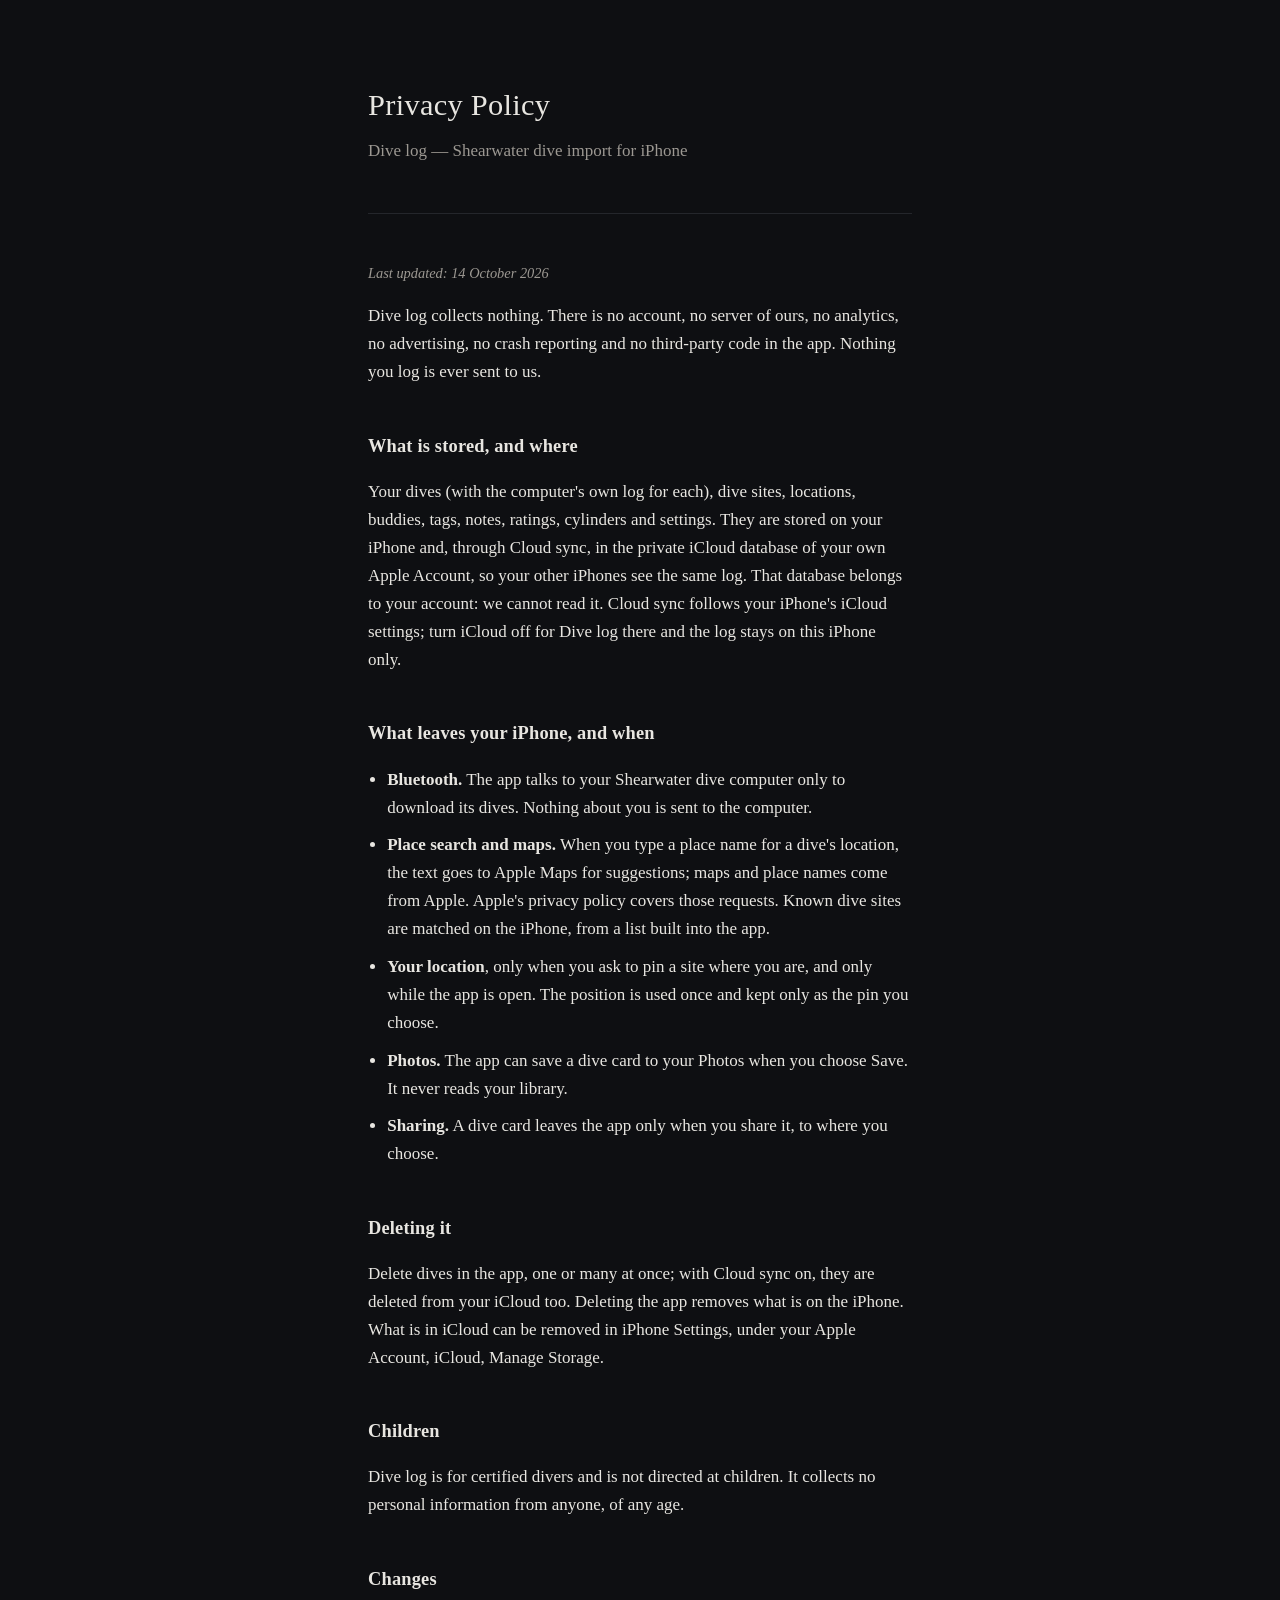
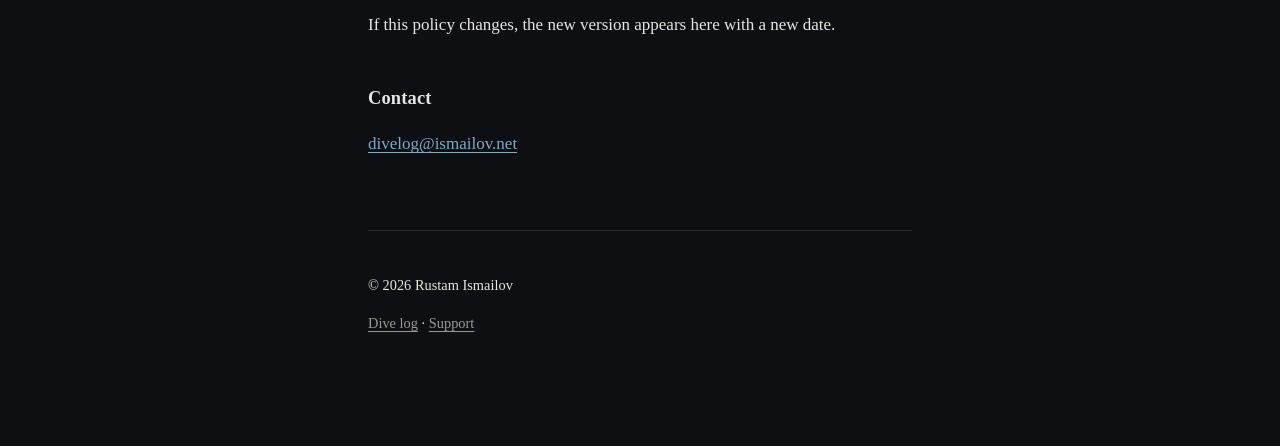
==== privacy.html @ 3efba401 "Publish Dive log site from e3db317 Source of truth is divelog-site/ in the sharewater_dive_log repos" ====
<!DOCTYPE html>
<html lang="en">
<head>
<meta charset="utf-8">
<meta name="viewport" content="width=device-width, initial-scale=1">
<title>Privacy Policy — Dive log</title>
<meta name="description" content="Dive log collects nothing. Your log stays on your iPhone and in your own iCloud.">
<link rel="canonical" href="https://ligrimp-lang.github.io/divelog-site/privacy.html">
<meta name="apple-itunes-app" content="app-id=6822452235">
<link rel="stylesheet" href="style.css">
</head>
<body>
<main>

<header>
  <h1>Privacy Policy</h1>
  <p>Dive log — Shearwater dive import for iPhone</p>
</header>

<p class="updated">Last updated: 14 October 2026</p>

<p>Dive log collects nothing. There is no account, no server of ours, no analytics, no
advertising, no crash reporting and no third-party code in the app. Nothing you log is ever
sent to us.</p>

<h2>What is stored, and where</h2>

<p>Your dives (with the computer's own log for each), dive sites, locations, buddies, tags,
notes, ratings, cylinders and settings. They are stored on your iPhone and, through Cloud
sync, in the private iCloud database of your own Apple Account, so your other iPhones see
the same log. That database belongs to your account: we cannot read it. Cloud sync follows
your iPhone's iCloud settings; turn iCloud off for Dive log there and the log stays on this
iPhone only.</p>

<h2>What leaves your iPhone, and when</h2>

<ul>
  <li><strong>Bluetooth.</strong> The app talks to your Shearwater dive computer only to
  download its dives. Nothing about you is sent to the computer.</li>
  <li><strong>Place search and maps.</strong> When you type a place name for a dive's
  location, the text goes to Apple Maps for suggestions; maps and place names come from
  Apple. Apple's privacy policy covers those requests. Known dive sites are matched on the
  iPhone, from a list built into the app.</li>
  <li><strong>Your location</strong>, only when you ask to pin a site where you are, and only
  while the app is open. The position is used once and kept only as the pin you choose.</li>
  <li><strong>Photos.</strong> The app can save a dive card to your Photos when you choose
  Save. It never reads your library.</li>
  <li><strong>Sharing.</strong> A dive card leaves the app only when you share it, to where
  you choose.</li>
</ul>

<h2>Deleting it</h2>

<p>Delete dives in the app, one or many at once; with Cloud sync on, they are deleted from
your iCloud too. Deleting the app removes what is on the iPhone. What is in iCloud can be
removed in iPhone Settings, under your Apple Account, iCloud, Manage Storage.</p>

<h2>Children</h2>

<p>Dive log is for certified divers and is not directed at children. It collects no
personal information from anyone, of any age.</p>

<h2>Changes</h2>

<p>If this policy changes, the new version appears here with a new date.</p>

<h2>Contact</h2>

<p><a href="mailto:divelog@ismailov.net">divelog@ismailov.net</a></p>

<footer>
  <p>&copy; 2026 Rustam Ismailov</p>
  <p><a href="index.html">Dive log</a> &middot; <a href="support.html">Support</a></p>
</footer>

</main>
</body>
</html>
---- style.css ----
/* Four & Six — the smallest site that satisfies Apple and doesn't embarrass the app. */

:root {
  --ink: #e8e6e1;
  --ink-dim: #9c9892;
  --bg: #0e0f12;
  --rule: #24262b;
  --accent: #7fa9c9;
}

* { box-sizing: border-box; }

html {
  -webkit-text-size-adjust: 100%;
}

body {
  margin: 0;
  padding: 0 1.5rem 6rem;
  background: var(--bg);
  color: var(--ink);
  font: 400 17px/1.65 ui-serif, "Iowan Old Style", "Palatino Linotype", Palatino, Georgia, serif;
  -webkit-font-smoothing: antialiased;
}

main {
  max-width: 34rem;
  margin: 0 auto;
}

header {
  padding: 5rem 0 3rem;
  border-bottom: 1px solid var(--rule);
  margin-bottom: 3rem;
}

header p {
  color: var(--ink-dim);
  margin: 0.4rem 0 0;
}

h1 {
  font-size: 1.9rem;
  font-weight: 400;
  letter-spacing: 0.01em;
  margin: 0;
}

h2 {
  font-size: 1.15rem;
  font-weight: 600;
  margin: 2.75rem 0 0.75rem;
  letter-spacing: 0.01em;
}

p, li { color: var(--ink); }

a {
  color: var(--accent);
  text-decoration-thickness: 1px;
  text-underline-offset: 3px;
}

a:hover { color: var(--ink); }

ul { padding-left: 1.2rem; }
li { margin-bottom: 0.6rem; }

.dim { color: var(--ink-dim); }

.updated {
  color: var(--ink-dim);
  font-size: 0.9rem;
  font-style: italic;
}

/* The one thing on the page that is asking for something. Quiet, but unmissable. */
.cta {
  margin: 2.75rem 0 0;
}

.cta a {
  display: inline-block;
  padding: 0.7rem 1.4rem;
  border: 1px solid var(--accent);
  border-radius: 999px;
  color: var(--accent);
  text-decoration: none;
  letter-spacing: 0.01em;
}

.cta a:hover {
  background: var(--accent);
  color: var(--bg);
}

.cta-note {
  margin: 0.9rem 0 0;
  color: var(--ink-dim);
  font-size: 0.9rem;
}

nav {
  margin-top: 2rem;
  font-size: 0.95rem;
}

nav a { margin-right: 1.5rem; }

footer {
  margin-top: 4.5rem;
  padding-top: 1.75rem;
  border-top: 1px solid var(--rule);
  color: var(--ink-dim);
  font-size: 0.9rem;
}

footer a { color: var(--ink-dim); }

hr {
  border: 0;
  border-top: 1px solid var(--rule);
  margin: 3rem 0;
}

h3 {
  font-size: 1rem;
  font-weight: 600;
  margin: 2.25rem 0 0.6rem;
}
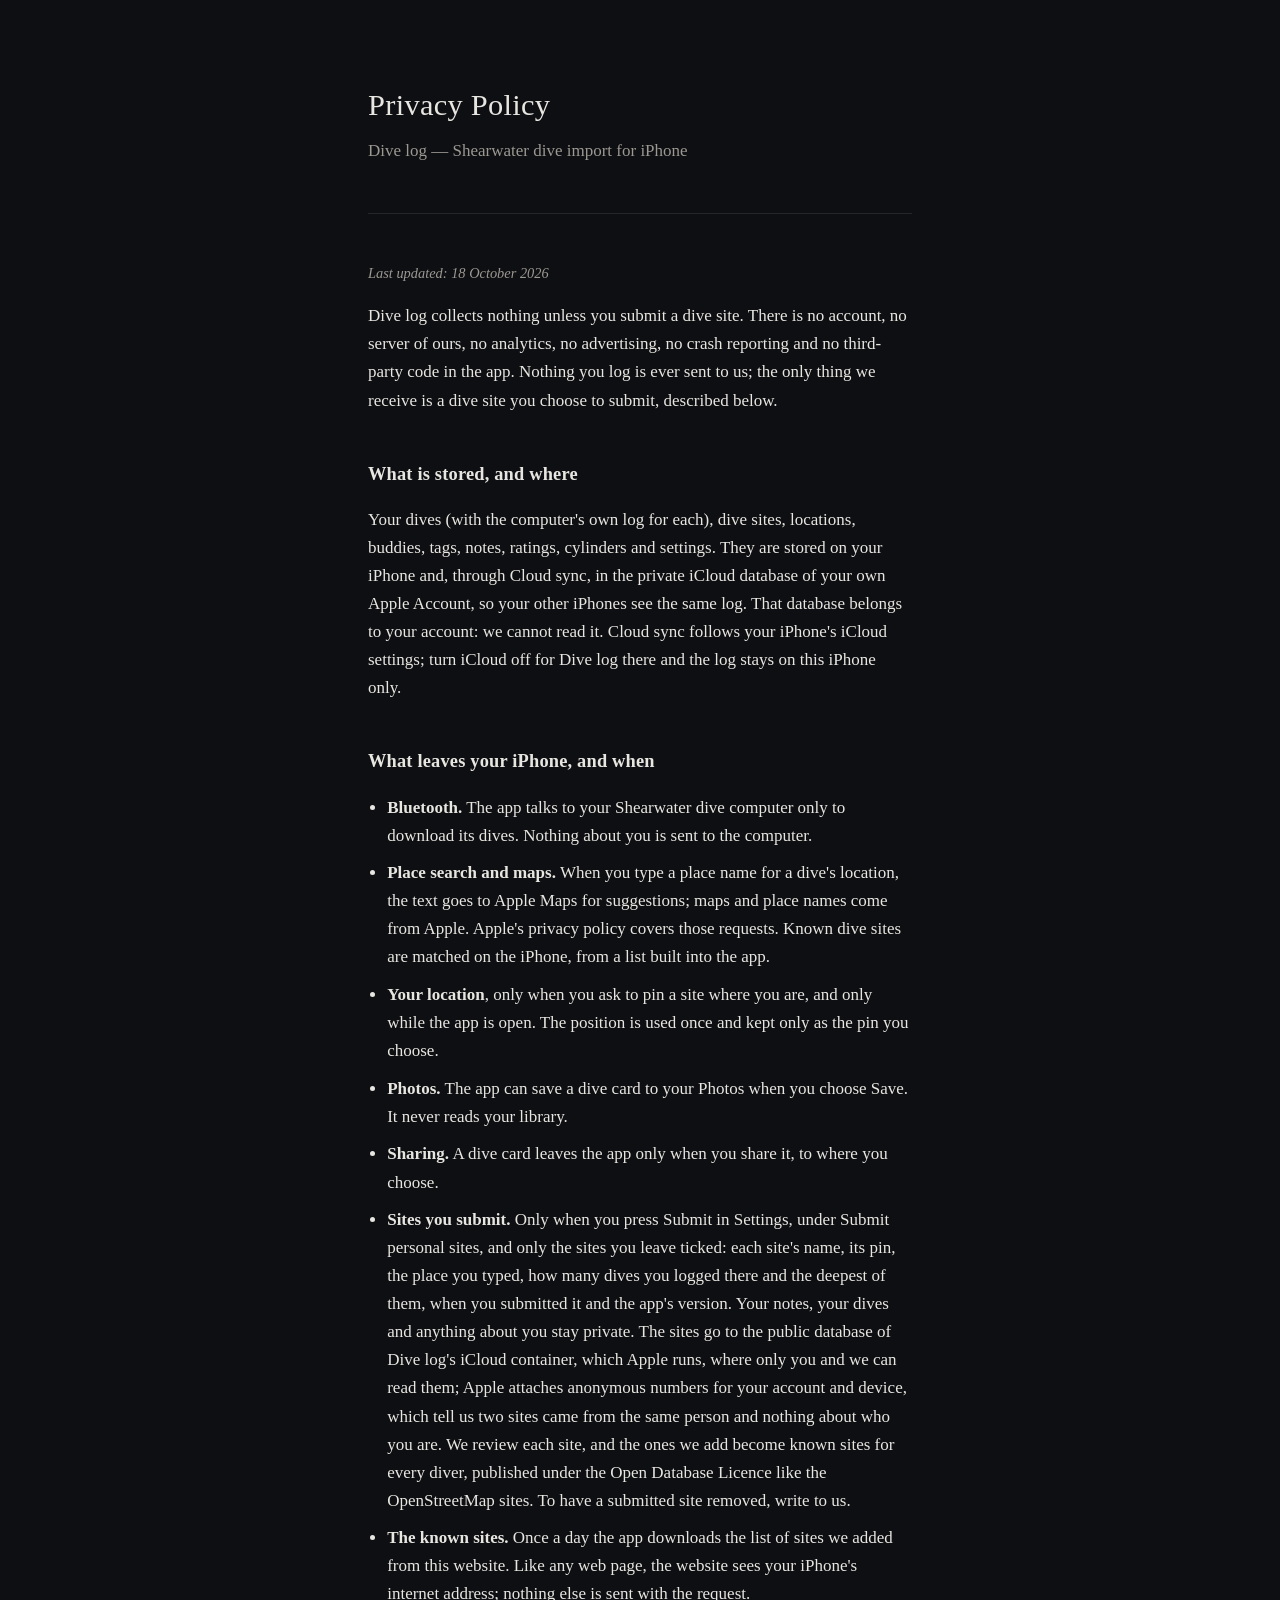
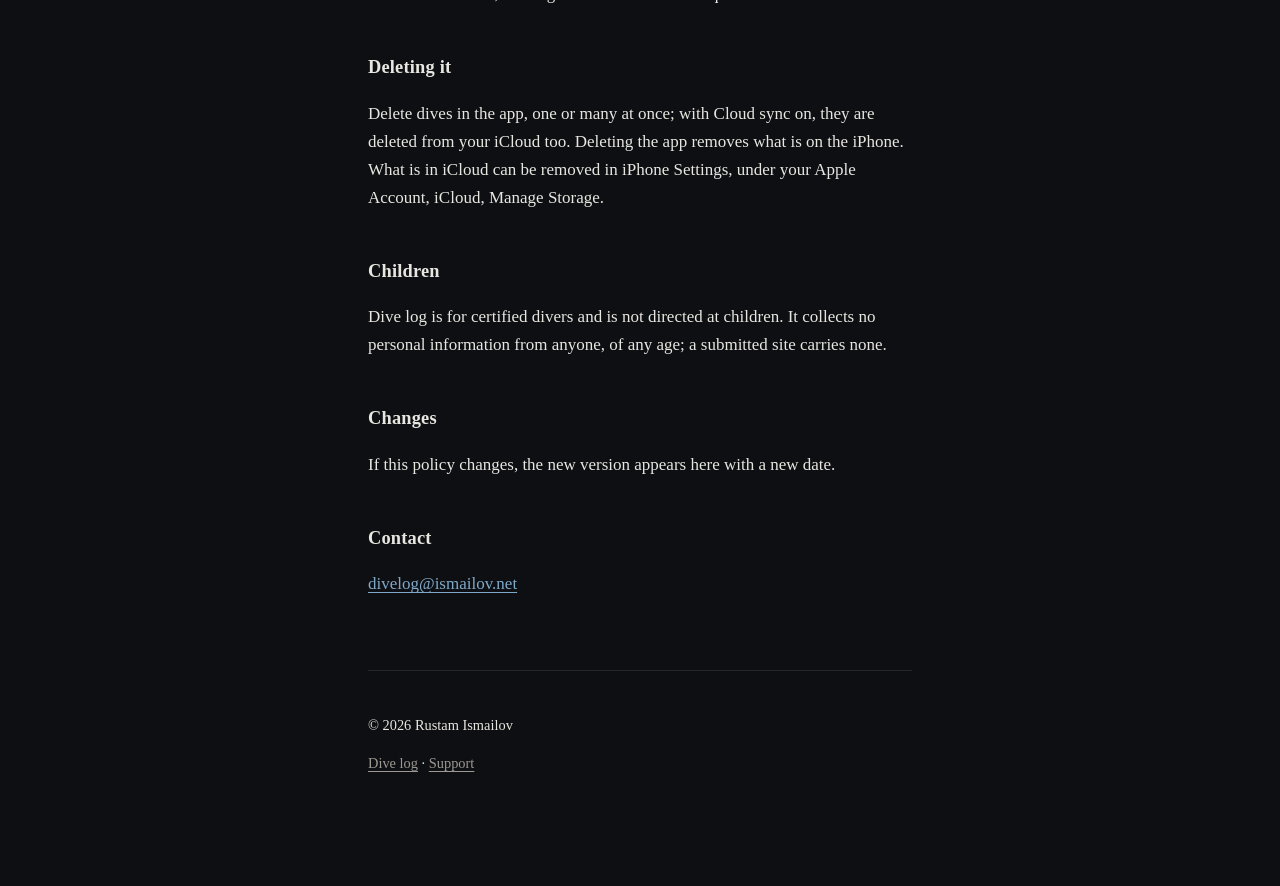
==== commit fb5f2bbc: "Publish Dive log site from f2be937 Source of truth is divelog-site/ in the sharewater_dive_log repos" ====
--- a/privacy.html
+++ b/privacy.html
@@ -17,11 +17,12 @@
   <p>Dive log — Shearwater dive import for iPhone</p>
 </header>
 
-<p class="updated">Last updated: 14 October 2026</p>
+<p class="updated">Last updated: 18 October 2026</p>
 
-<p>Dive log collects nothing. There is no account, no server of ours, no analytics, no
-advertising, no crash reporting and no third-party code in the app. Nothing you log is ever
-sent to us.</p>
+<p>Dive log collects nothing unless you submit a dive site. There is no account, no server of
+ours, no analytics, no advertising, no crash reporting and no third-party code in the app.
+Nothing you log is ever sent to us; the only thing we receive is a dive site you choose to
+submit, described below.</p>
 
 <h2>What is stored, and where</h2>
 
@@ -47,6 +48,19 @@
   Save. It never reads your library.</li>
   <li><strong>Sharing.</strong> A dive card leaves the app only when you share it, to where
   you choose.</li>
+  <li><strong>Sites you submit.</strong> Only when you press Submit in Settings, under Submit
+  personal sites, and only the sites you leave ticked: each site's name, its pin, the place
+  you typed, how many dives you logged there and the deepest of them, when you submitted it and
+  the app's version. Your notes, your dives and anything about you stay private. The sites go
+  to the public database of Dive log's iCloud container, which Apple runs, where only you and
+  we can read them; Apple attaches anonymous numbers for your account and device, which tell
+  us two sites came from the same person and nothing about who you are. We
+  review each site, and the ones we add become known sites for every diver, published under
+  the Open Database Licence like the OpenStreetMap sites. To have a submitted site removed,
+  write to us.</li>
+  <li><strong>The known sites.</strong> Once a day the app downloads the list of sites we
+  added from this website. Like any web page, the website sees your iPhone's internet address;
+  nothing else is sent with the request.</li>
 </ul>
 
 <h2>Deleting it</h2>
@@ -58,7 +72,7 @@
 <h2>Children</h2>
 
 <p>Dive log is for certified divers and is not directed at children. It collects no
-personal information from anyone, of any age.</p>
+personal information from anyone, of any age; a submitted site carries none.</p>
 
 <h2>Changes</h2>
 
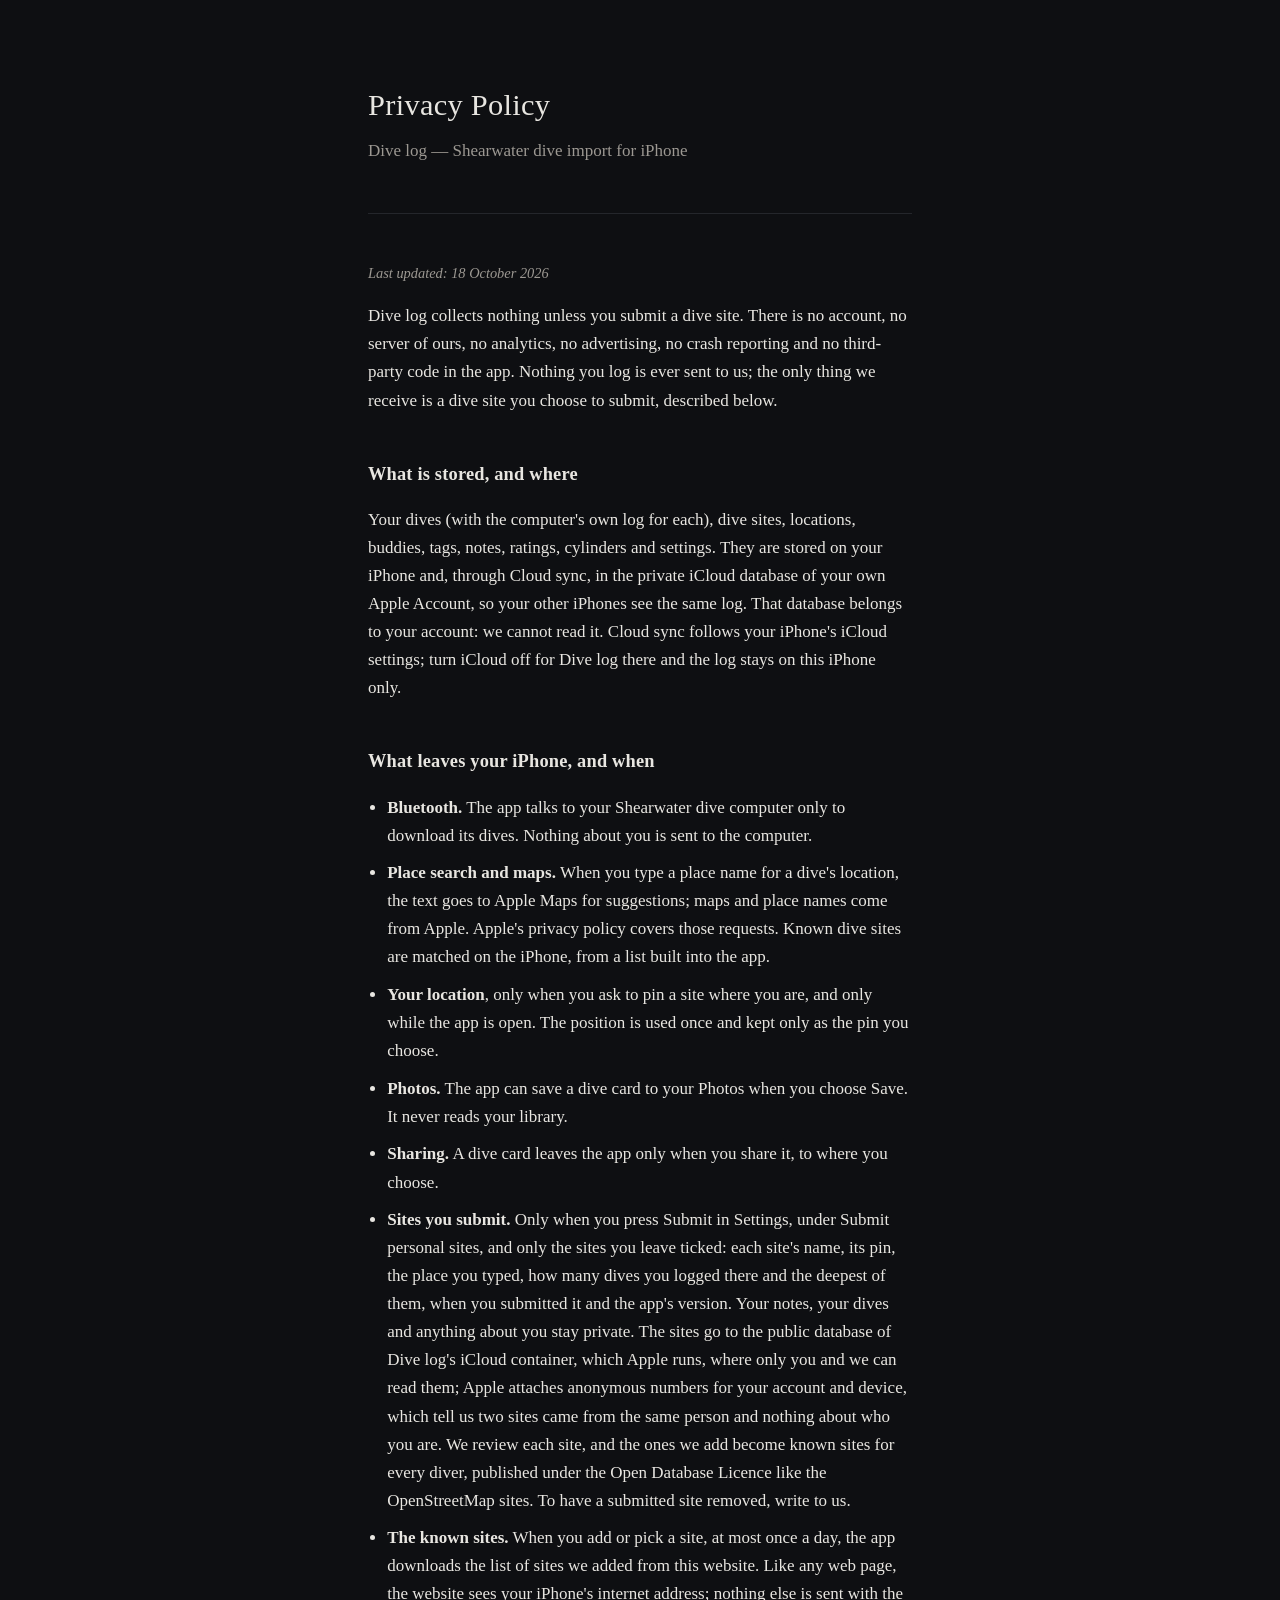
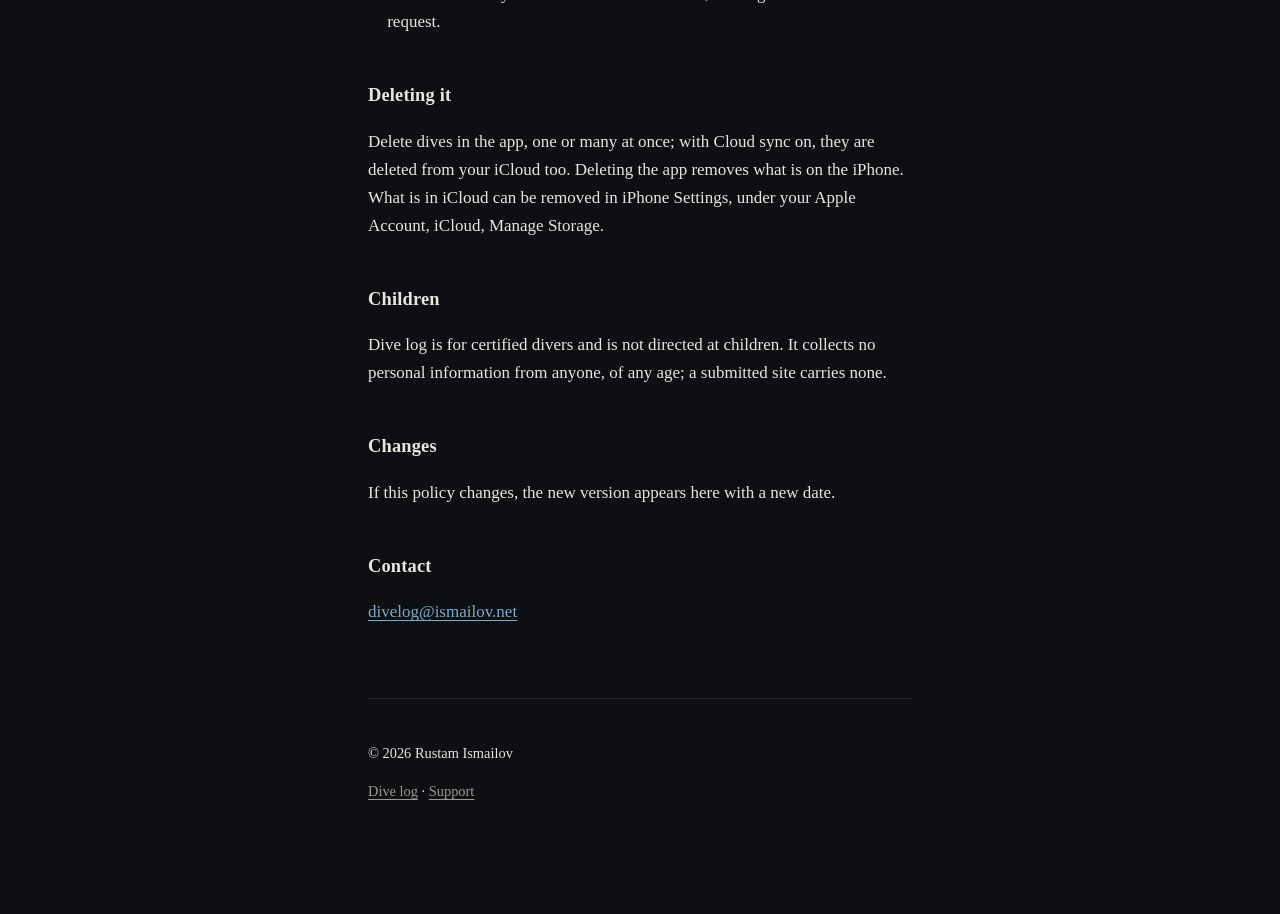
==== commit 5cdf2f75: "Publish Dive log site from b4cd54b Source of truth is divelog-site/ in the sharewater_dive_log repos" ====
--- a/privacy.html
+++ b/privacy.html
@@ -5,7 +5,7 @@
 <meta name="viewport" content="width=device-width, initial-scale=1">
 <title>Privacy Policy — Dive log</title>
 <meta name="description" content="Dive log collects nothing. Your log stays on your iPhone and in your own iCloud.">
-<link rel="canonical" href="https://ligrimp-lang.github.io/divelog-site/privacy.html">
+<link rel="canonical" href="https://diver.today/divelog-site/privacy.html">
 <meta name="apple-itunes-app" content="app-id=6822452235">
 <link rel="stylesheet" href="style.css">
 </head>
@@ -58,8 +58,8 @@
   review each site, and the ones we add become known sites for every diver, published under
   the Open Database Licence like the OpenStreetMap sites. To have a submitted site removed,
   write to us.</li>
-  <li><strong>The known sites.</strong> Once a day the app downloads the list of sites we
-  added from this website. Like any web page, the website sees your iPhone's internet address;
+  <li><strong>The known sites.</strong> When you add or pick a site, at most once a day, the app downloads the
+  list of sites we added from this website. Like any web page, the website sees your iPhone's internet address;
   nothing else is sent with the request.</li>
 </ul>
 
